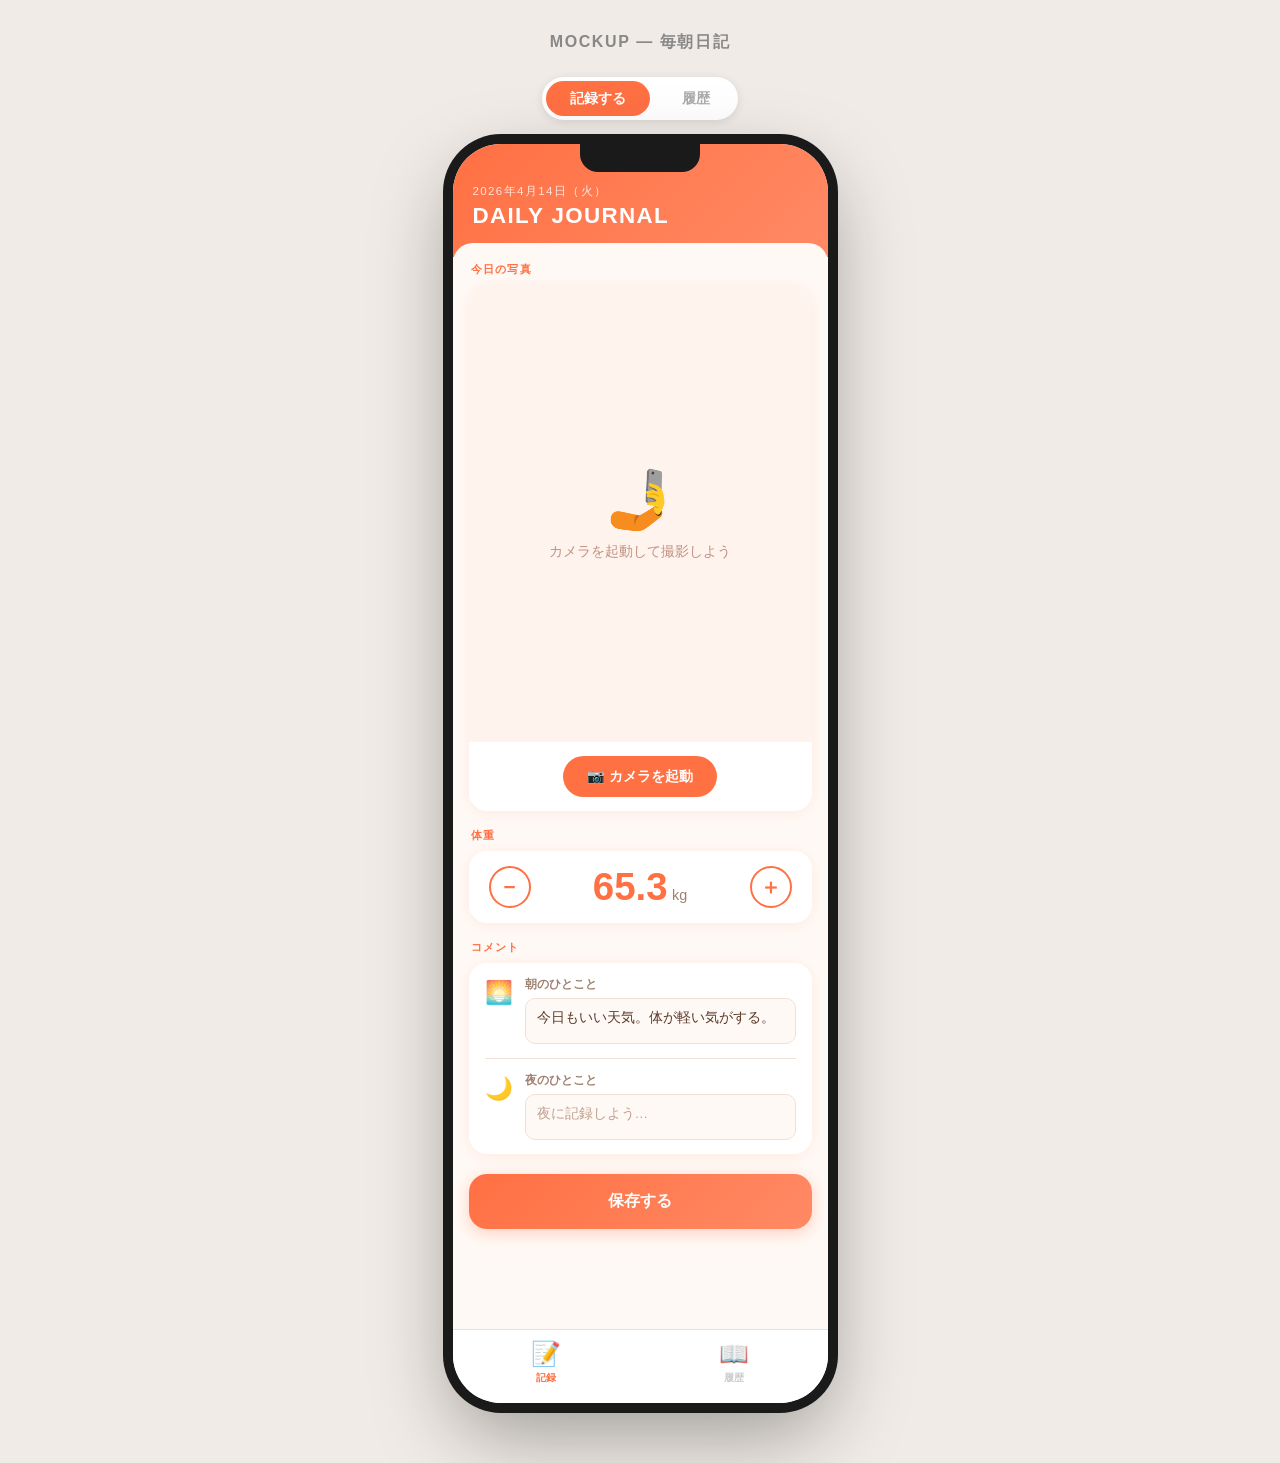
==== mockup.html @ 81291f58 "新デザインのモックアップを追加 https://claude.ai/code/session_017guAqjgQjDMF43C8214WUT" ====
<!DOCTYPE html>
<html lang="ja">
<head>
  <meta charset="UTF-8" />
  <meta name="viewport" content="width=device-width, initial-scale=1.0" />
  <title>毎朝日記 — モックアップ</title>
  <style>
    *, *::before, *::after { box-sizing: border-box; margin: 0; padding: 0; }

    body {
      font-family: 'Helvetica Neue', Arial, 'Hiragino Kaku Gothic ProN', 'Hiragino Sans', Meiryo, sans-serif;
      background: #f0ebe6;
      min-height: 100vh;
      display: flex;
      flex-direction: column;
      align-items: center;
      padding: 32px 16px 60px;
      gap: 24px;
    }

    h1 { font-size: 1rem; color: #888; letter-spacing: 0.1em; font-weight: 600; }

    /* タブ切り替えボタン */
    .toggle {
      display: flex;
      gap: 8px;
      background: #fff;
      border-radius: 50px;
      padding: 4px;
      box-shadow: 0 2px 10px rgba(0,0,0,0.1);
    }

    .toggle button {
      padding: 8px 24px;
      border: none;
      border-radius: 50px;
      font-size: 0.88rem;
      font-weight: 600;
      color: #aaa;
      background: transparent;
      cursor: pointer;
      transition: all 0.2s;
    }

    .toggle button.active {
      background: #ff7043;
      color: #fff;
    }

    /* スマホフレーム */
    .phone-wrap {
      position: relative;
      width: 375px;
      max-width: 100%;
    }

    .phone {
      width: 100%;
      border-radius: 48px;
      overflow: hidden;
      background: #fff;
      box-shadow:
        0 0 0 10px #1a1a1a,
        0 30px 80px rgba(0,0,0,0.35);
      position: relative;
    }

    /* ノッチ */
    .phone::before {
      content: '';
      position: absolute;
      top: 0; left: 50%;
      transform: translateX(-50%);
      width: 120px; height: 28px;
      background: #1a1a1a;
      border-radius: 0 0 18px 18px;
      z-index: 10;
    }

    .phone-screen {
      width: 100%;
      overflow: hidden;
    }

    /* 画面 */
    .screen { display: none; flex-direction: column; }
    .screen.active { display: flex; }

    /* ヘッダー */
    .header {
      background: linear-gradient(135deg, #ff7043, #ff8a65);
      color: #fff;
      padding: 40px 20px 28px;
    }

    .header-sub { font-size: 0.72rem; opacity: 0.8; letter-spacing: 0.12em; margin-bottom: 4px; }
    .header-title { font-size: 1.4rem; font-weight: 800; letter-spacing: 0.06em; }

    /* ボディ */
    .body {
      background: #fff9f5;
      padding: 20px 16px 100px;
      margin-top: -14px;
      border-radius: 20px 20px 0 0;
      min-height: 580px;
    }

    /* セクションラベル */
    .sec {
      font-size: 0.68rem;
      font-weight: 700;
      color: #ff7043;
      letter-spacing: 0.12em;
      text-transform: uppercase;
      margin: 18px 0 8px 2px;
    }
    .sec:first-child { margin-top: 0; }

    /* 写真エリア */
    .photo-card {
      background: #fff;
      border-radius: 18px;
      box-shadow: 0 2px 14px rgba(255,112,67,0.10);
      overflow: hidden;
    }

    .photo-area {
      background: #fff3ee;
      aspect-ratio: 3/4;
      display: flex;
      flex-direction: column;
      align-items: center;
      justify-content: center;
      gap: 10px;
      color: #c09080;
      font-size: 0.85rem;
    }

    .photo-area .icon { font-size: 3.5rem; }

    /* 撮影後プレビュー（ダミー） */
    .photo-captured {
      aspect-ratio: 3/4;
      background: linear-gradient(160deg, #d4a090 0%, #c08070 50%, #b07060 100%);
      display: flex;
      align-items: center;
      justify-content: center;
      font-size: 5rem;
    }

    .photo-controls {
      display: flex;
      gap: 10px;
      justify-content: center;
      padding: 14px 16px;
    }

    .btn-orange {
      background: #ff7043;
      color: #fff;
      border: none;
      border-radius: 50px;
      padding: 11px 24px;
      font-size: 0.88rem;
      font-weight: 600;
    }

    .btn-gray {
      background: #f0e0d6;
      color: #7a5a4a;
      border: none;
      border-radius: 50px;
      padding: 11px 24px;
      font-size: 0.88rem;
      font-weight: 600;
    }

    /* 体重 */
    .weight-card {
      background: #fff;
      border-radius: 18px;
      box-shadow: 0 2px 14px rgba(255,112,67,0.10);
      padding: 14px 20px;
      display: flex;
      align-items: center;
      gap: 12px;
    }

    .weight-adj {
      width: 42px; height: 42px;
      border-radius: 50%;
      border: 2px solid #ff7043;
      background: transparent;
      color: #ff7043;
      font-size: 1.3rem;
      font-weight: 700;
      display: flex; align-items: center; justify-content: center;
      flex-shrink: 0;
    }

    .weight-display {
      flex: 1;
      text-align: center;
    }

    .weight-num { font-size: 2.4rem; font-weight: 700; color: #ff7043; }
    .weight-unit { font-size: 0.9rem; color: #a08070; }

    /* コメント */
    .comment-card {
      background: #fff;
      border-radius: 18px;
      box-shadow: 0 2px 14px rgba(255,112,67,0.10);
      overflow: hidden;
    }

    .comment-row {
      display: flex;
      gap: 12px;
      padding: 14px 16px;
      align-items: flex-start;
    }

    .c-icon { font-size: 1.4rem; flex-shrink: 0; margin-top: 2px; }

    .c-inner { flex: 1; }

    .c-label { font-size: 0.72rem; font-weight: 700; color: #a08070; margin-bottom: 6px; }

    .c-box {
      background: #fff9f5;
      border: 1.5px solid #f0e0d6;
      border-radius: 10px;
      padding: 9px 11px;
      font-size: 0.85rem;
      color: #5a3a2a;
      line-height: 1.5;
      min-height: 46px;
    }

    .c-box.placeholder { color: #c0a090; }

    .c-divider { height: 1px; background: #f0e0d6; margin: 0 16px; }

    /* 保存ボタン */
    .btn-save {
      display: block;
      width: 100%;
      margin-top: 20px;
      background: linear-gradient(135deg, #ff7043, #ff8a65);
      color: #fff;
      border: none;
      border-radius: 18px;
      padding: 17px;
      font-size: 1rem;
      font-weight: 700;
      box-shadow: 0 4px 16px rgba(255,112,67,0.30);
      text-align: center;
    }

    /* 月フィルター */
    .month-filter {
      display: flex;
      gap: 8px;
      padding-bottom: 14px;
      overflow-x: auto;
      scrollbar-width: none;
    }
    .month-filter::-webkit-scrollbar { display: none; }

    .chip {
      flex-shrink: 0;
      padding: 7px 18px;
      border-radius: 50px;
      background: #fff;
      color: #a08070;
      font-size: 0.82rem;
      font-weight: 600;
      box-shadow: 0 1px 6px rgba(0,0,0,0.07);
      border: none;
      cursor: pointer;
    }

    .chip.active { background: #ff7043; color: #fff; }

    /* タイムライン */
    .timeline { list-style: none; }

    .t-item {
      display: flex;
      margin-bottom: 18px;
    }

    .t-date {
      width: 52px;
      flex-shrink: 0;
      display: flex;
      flex-direction: column;
      align-items: center;
      padding-top: 6px;
    }

    .t-day { font-size: 1.4rem; font-weight: 800; color: #ff7043; line-height: 1; }
    .t-wd { font-size: 0.68rem; color: #a08070; margin-top: 2px; }
    .t-line { width: 2px; background: #f0e0d6; flex: 1; margin-top: 8px; min-height: 20px; }

    .t-card {
      flex: 1;
      background: #fff;
      border-radius: 18px;
      box-shadow: 0 2px 14px rgba(255,112,67,0.10);
      overflow: hidden;
      margin-left: 12px;
      display: flex;
      align-items: stretch;
    }

    .t-thumb {
      width: 80px;
      flex-shrink: 0;
      object-fit: cover;
      display: block;
    }

    /* ダミー顔写真 */
    .t-thumb-face {
      width: 80px;
      flex-shrink: 0;
      display: flex;
      align-items: center;
      justify-content: center;
      font-size: 2.6rem;
    }

    .face-a { background: linear-gradient(160deg, #f4c4a0, #e0a080); }
    .face-b { background: linear-gradient(160deg, #c4d4f4, #a0b0e0); }
    .face-c { background: linear-gradient(160deg, #c4f4c4, #80c080); }

    .t-info {
      flex: 1;
      padding: 12px 10px 12px 14px;
      display: flex;
      flex-direction: column;
      justify-content: center;
      gap: 4px;
      min-width: 0;
    }

    .t-weight { font-size: 1.35rem; font-weight: 700; color: #ff7043; }
    .t-comment { font-size: 0.75rem; color: #a08070; white-space: nowrap; overflow: hidden; text-overflow: ellipsis; }
    .t-arrow { display: flex; align-items: center; padding-right: 10px; color: #f0e0d6; font-size: 1.1rem; }

    /* ボトムナビ */
    .bottom-nav {
      display: flex;
      background: #fff;
      border-top: 1px solid #f0e0d6;
    }

    .nav-btn {
      flex: 1;
      display: flex;
      flex-direction: column;
      align-items: center;
      justify-content: center;
      gap: 3px;
      padding: 10px 0 18px;
      border: none;
      background: transparent;
      color: #ccc;
      font-size: 0.65rem;
      font-weight: 600;
    }

    .nav-btn.active { color: #ff7043; }
    .nav-btn-icon { font-size: 1.5rem; }
  </style>
</head>
<body>

  <h1>MOCKUP — 毎朝日記</h1>

  <div class="toggle" id="main-toggle">
    <button class="active" onclick="showScreen('record')">記録する</button>
    <button onclick="showScreen('history')">履歴</button>
  </div>

  <div class="phone-wrap">
    <div class="phone">
      <div class="phone-screen">

        <!-- ===== 記録画面 ===== -->
        <div id="screen-record" class="screen active">
          <div class="header">
            <div class="header-sub">2026年4月14日（火）</div>
            <div class="header-title">DAILY JOURNAL</div>
          </div>

          <div class="body">

            <!-- 写真 -->
            <div class="sec">今日の写真</div>
            <div class="photo-card" id="photo-card">
              <div class="photo-area" id="photo-placeholder">
                <div class="icon">🤳</div>
                <div>カメラを起動して撮影しよう</div>
              </div>
              <div class="photo-captured" id="photo-captured" style="display:none">😊</div>
              <div class="photo-controls">
                <button class="btn-orange" id="btn-camera" onclick="togglePhoto()">📷 カメラを起動</button>
                <button class="btn-gray" id="btn-retake" onclick="togglePhoto()" style="display:none">撮り直す</button>
              </div>
            </div>

            <!-- 体重 -->
            <div class="sec">体重</div>
            <div class="weight-card">
              <div class="weight-adj">−</div>
              <div class="weight-display">
                <span class="weight-num">65.3</span>
                <span class="weight-unit"> kg</span>
              </div>
              <div class="weight-adj">＋</div>
            </div>

            <!-- コメント -->
            <div class="sec">コメント</div>
            <div class="comment-card">
              <div class="comment-row">
                <div class="c-icon">🌅</div>
                <div class="c-inner">
                  <div class="c-label">朝のひとこと</div>
                  <div class="c-box">今日もいい天気。体が軽い気がする。</div>
                </div>
              </div>
              <div class="c-divider"></div>
              <div class="comment-row">
                <div class="c-icon">🌙</div>
                <div class="c-inner">
                  <div class="c-label">夜のひとこと</div>
                  <div class="c-box placeholder">夜に記録しよう…</div>
                </div>
              </div>
            </div>

            <div class="btn-save">保存する</div>
          </div>

          <div class="bottom-nav">
            <button class="nav-btn active">
              <span class="nav-btn-icon">📝</span>記録
            </button>
            <button class="nav-btn" onclick="showScreen('history')">
              <span class="nav-btn-icon">📖</span>履歴
            </button>
          </div>
        </div>

        <!-- ===== 履歴画面 ===== -->
        <div id="screen-history" class="screen">
          <div class="header">
            <div class="header-sub">これまでの記録</div>
            <div class="header-title">HISTORY</div>
          </div>

          <div class="body">
            <div class="month-filter">
              <button class="chip active">2026年4月</button>
              <button class="chip">2026年3月</button>
              <button class="chip">2026年2月</button>
            </div>

            <ul class="timeline">
              <li class="t-item">
                <div class="t-date">
                  <div class="t-day">14</div>
                  <div class="t-wd">火</div>
                  <div class="t-line"></div>
                </div>
                <div class="t-card">
                  <div class="t-thumb-face face-a">😊</div>
                  <div class="t-info">
                    <div class="t-weight">65.3 kg</div>
                    <div class="t-comment">🌅 今日もいい天気。体が軽い気がする。</div>
                  </div>
                  <div class="t-arrow">›</div>
                </div>
              </li>

              <li class="t-item">
                <div class="t-date">
                  <div class="t-day">13</div>
                  <div class="t-wd">月</div>
                  <div class="t-line"></div>
                </div>
                <div class="t-card">
                  <div class="t-thumb-face face-b">😐</div>
                  <div class="t-info">
                    <div class="t-weight">65.8 kg</div>
                    <div class="t-comment">🌅 昨日食べすぎた…</div>
                  </div>
                  <div class="t-arrow">›</div>
                </div>
              </li>

              <li class="t-item">
                <div class="t-date">
                  <div class="t-day">12</div>
                  <div class="t-wd">日</div>
                  <div class="t-line"></div>
                </div>
                <div class="t-card">
                  <div class="t-thumb-face face-c">😄</div>
                  <div class="t-info">
                    <div class="t-weight">65.1 kg</div>
                    <div class="t-comment">🌅 週末ランニング達成！</div>
                  </div>
                  <div class="t-arrow">›</div>
                </div>
              </li>

              <li class="t-item">
                <div class="t-date">
                  <div class="t-day">11</div>
                  <div class="t-wd">土</div>
                </div>
                <div class="t-card">
                  <div class="t-thumb-face face-a">🙂</div>
                  <div class="t-info">
                    <div class="t-weight">65.3 kg</div>
                    <div class="t-comment">🌙 今日は早めに寝よう。</div>
                  </div>
                  <div class="t-arrow">›</div>
                </div>
              </li>
            </ul>
          </div>

          <div class="bottom-nav">
            <button class="nav-btn" onclick="showScreen('record')">
              <span class="nav-btn-icon">📝</span>記録
            </button>
            <button class="nav-btn active">
              <span class="nav-btn-icon">📖</span>履歴
            </button>
          </div>
        </div>

      </div><!-- /phone-screen -->
    </div><!-- /phone -->
  </div><!-- /phone-wrap -->

  <script>
    function showScreen(name) {
      document.querySelectorAll('.screen').forEach(s => s.classList.remove('active'));
      document.getElementById('screen-' + name).classList.add('active');
      const btns = document.querySelectorAll('#main-toggle button');
      btns[0].classList.toggle('active', name === 'record');
      btns[1].classList.toggle('active', name === 'history');
    }

    let photoTaken = false;
    function togglePhoto() {
      photoTaken = !photoTaken;
      document.getElementById('photo-placeholder').style.display = photoTaken ? 'none' : 'flex';
      document.getElementById('photo-captured').style.display  = photoTaken ? 'flex' : 'none';
      document.getElementById('btn-camera').style.display  = photoTaken ? 'none' : '';
      document.getElementById('btn-retake').style.display = photoTaken ? ''     : 'none';
    }
  </script>
</body>
</html>
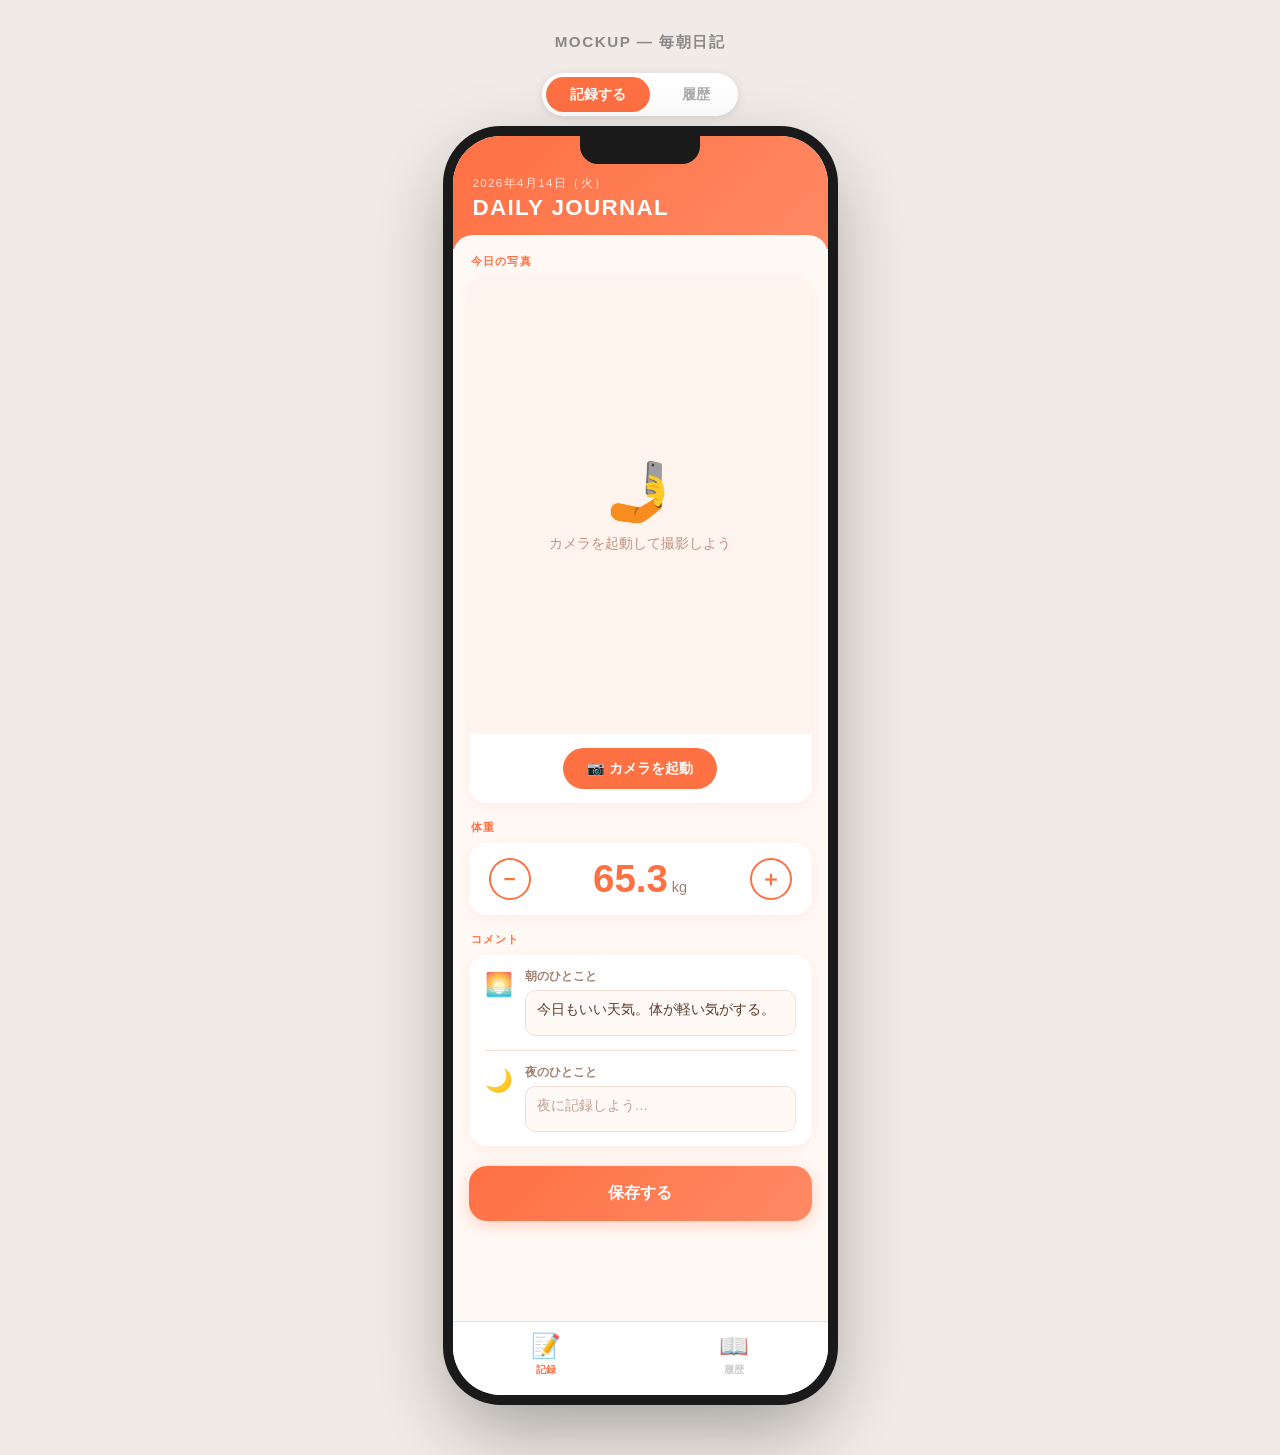
==== commit b3274413: "Fix mobile display: show content on iPhone by correcting media query The previous media query hid `." ====
--- a/mockup.html
+++ b/mockup.html
@@ -11,373 +11,145 @@
       font-family: 'Helvetica Neue', Arial, 'Hiragino Kaku Gothic ProN', 'Hiragino Sans', Meiryo, sans-serif;
       background: #f0ebe6;
       min-height: 100vh;
+      -webkit-tap-highlight-color: transparent;
+    }
+
+    /* デスクトップ */
+    .desktop-wrap {
       display: flex;
       flex-direction: column;
       align-items: center;
       padding: 32px 16px 60px;
-      gap: 24px;
-    }
-
-    h1 { font-size: 1rem; color: #888; letter-spacing: 0.1em; font-weight: 600; }
-
-    /* タブ切り替えボタン */
+      gap: 20px;
+    }
+
+    h1 { font-size: 0.95rem; color: #888; letter-spacing: 0.1em; font-weight: 600; }
+
     .toggle {
-      display: flex;
-      gap: 8px;
+      display: flex; gap: 8px;
+      background: #fff; border-radius: 50px; padding: 4px;
+      box-shadow: 0 2px 10px rgba(0,0,0,0.1);
+    }
+    .toggle button {
+      padding: 8px 24px; border: none; border-radius: 50px;
+      font-size: 0.88rem; font-weight: 600; color: #aaa;
+      background: transparent; cursor: pointer; transition: all 0.2s;
+    }
+    .toggle button.active { background: #ff7043; color: #fff; }
+
+    .phone-wrap { width: 375px; max-width: 100%; }
+
+    .phone {
+      width: 100%; border-radius: 48px; overflow: hidden;
       background: #fff;
-      border-radius: 50px;
-      padding: 4px;
-      box-shadow: 0 2px 10px rgba(0,0,0,0.1);
-    }
-
-    .toggle button {
-      padding: 8px 24px;
-      border: none;
-      border-radius: 50px;
-      font-size: 0.88rem;
-      font-weight: 600;
-      color: #aaa;
-      background: transparent;
-      cursor: pointer;
-      transition: all 0.2s;
-    }
-
-    .toggle button.active {
-      background: #ff7043;
-      color: #fff;
-    }
-
-    /* スマホフレーム */
-    .phone-wrap {
+      box-shadow: 0 0 0 10px #1a1a1a, 0 30px 80px rgba(0,0,0,0.35);
       position: relative;
-      width: 375px;
-      max-width: 100%;
-    }
-
-    .phone {
-      width: 100%;
-      border-radius: 48px;
-      overflow: hidden;
-      background: #fff;
-      box-shadow:
-        0 0 0 10px #1a1a1a,
-        0 30px 80px rgba(0,0,0,0.35);
-      position: relative;
-    }
-
-    /* ノッチ */
+    }
     .phone::before {
-      content: '';
-      position: absolute;
-      top: 0; left: 50%;
+      content: ''; position: absolute; top: 0; left: 50%;
       transform: translateX(-50%);
       width: 120px; height: 28px;
-      background: #1a1a1a;
-      border-radius: 0 0 18px 18px;
-      z-index: 10;
-    }
-
-    .phone-screen {
-      width: 100%;
-      overflow: hidden;
-    }
-
-    /* 画面 */
+      background: #1a1a1a; border-radius: 0 0 18px 18px; z-index: 10;
+    }
+
+    /* モバイル: フレームなし全画面 */
+    @media (max-width: 500px) {
+      body { background: #fff9f5; }
+      .desktop-wrap { padding: 0; align-items: stretch; }
+      h1, .toggle { display: none !important; }
+      .phone-wrap { width: 100%; max-width: 100%; }
+      .phone { border-radius: 0; box-shadow: none; }
+      .phone::before { display: none; }
+      .in-frame-nav { display: none !important; }
+      .mobile-nav { display: flex !important; }
+    }
+
+    .phone-screen { width: 100%; overflow: hidden; }
     .screen { display: none; flex-direction: column; }
     .screen.active { display: flex; }
 
     /* ヘッダー */
-    .header {
-      background: linear-gradient(135deg, #ff7043, #ff8a65);
-      color: #fff;
-      padding: 40px 20px 28px;
-    }
-
+    .header { background: linear-gradient(135deg, #ff7043, #ff8a65); color: #fff; padding: 40px 20px 28px; }
     .header-sub { font-size: 0.72rem; opacity: 0.8; letter-spacing: 0.12em; margin-bottom: 4px; }
     .header-title { font-size: 1.4rem; font-weight: 800; letter-spacing: 0.06em; }
 
     /* ボディ */
-    .body {
-      background: #fff9f5;
-      padding: 20px 16px 100px;
-      margin-top: -14px;
-      border-radius: 20px 20px 0 0;
-      min-height: 580px;
-    }
-
-    /* セクションラベル */
-    .sec {
-      font-size: 0.68rem;
-      font-weight: 700;
-      color: #ff7043;
-      letter-spacing: 0.12em;
-      text-transform: uppercase;
-      margin: 18px 0 8px 2px;
-    }
+    .body { background: #fff9f5; padding: 20px 16px 100px; margin-top: -14px; border-radius: 20px 20px 0 0; min-height: 580px; }
+
+    .sec { font-size: 0.68rem; font-weight: 700; color: #ff7043; letter-spacing: 0.12em; text-transform: uppercase; margin: 18px 0 8px 2px; }
     .sec:first-child { margin-top: 0; }
 
-    /* 写真エリア */
-    .photo-card {
-      background: #fff;
-      border-radius: 18px;
-      box-shadow: 0 2px 14px rgba(255,112,67,0.10);
-      overflow: hidden;
-    }
-
-    .photo-area {
-      background: #fff3ee;
-      aspect-ratio: 3/4;
-      display: flex;
-      flex-direction: column;
-      align-items: center;
-      justify-content: center;
-      gap: 10px;
-      color: #c09080;
-      font-size: 0.85rem;
-    }
-
+    /* 写真 */
+    .photo-card { background: #fff; border-radius: 18px; box-shadow: 0 2px 14px rgba(255,112,67,.10); overflow: hidden; }
+    .photo-area { background: #fff3ee; aspect-ratio: 3/4; display: flex; flex-direction: column; align-items: center; justify-content: center; gap: 10px; color: #c09080; font-size: 0.85rem; }
     .photo-area .icon { font-size: 3.5rem; }
-
-    /* 撮影後プレビュー（ダミー） */
-    .photo-captured {
-      aspect-ratio: 3/4;
-      background: linear-gradient(160deg, #d4a090 0%, #c08070 50%, #b07060 100%);
-      display: flex;
-      align-items: center;
-      justify-content: center;
-      font-size: 5rem;
-    }
-
-    .photo-controls {
-      display: flex;
-      gap: 10px;
-      justify-content: center;
-      padding: 14px 16px;
-    }
-
-    .btn-orange {
-      background: #ff7043;
-      color: #fff;
-      border: none;
-      border-radius: 50px;
-      padding: 11px 24px;
-      font-size: 0.88rem;
-      font-weight: 600;
-    }
-
-    .btn-gray {
-      background: #f0e0d6;
-      color: #7a5a4a;
-      border: none;
-      border-radius: 50px;
-      padding: 11px 24px;
-      font-size: 0.88rem;
-      font-weight: 600;
-    }
+    .photo-captured { aspect-ratio: 3/4; background: linear-gradient(160deg, #d4a090, #b07060); display: flex; align-items: center; justify-content: center; font-size: 5rem; }
+    .photo-controls { display: flex; gap: 10px; justify-content: center; padding: 14px 16px; }
+    .btn-orange { background: #ff7043; color: #fff; border: none; border-radius: 50px; padding: 11px 24px; font-size: 0.88rem; font-weight: 600; cursor: pointer; }
+    .btn-gray { background: #f0e0d6; color: #7a5a4a; border: none; border-radius: 50px; padding: 11px 24px; font-size: 0.88rem; font-weight: 600; cursor: pointer; }
 
     /* 体重 */
-    .weight-card {
-      background: #fff;
-      border-radius: 18px;
-      box-shadow: 0 2px 14px rgba(255,112,67,0.10);
-      padding: 14px 20px;
-      display: flex;
-      align-items: center;
-      gap: 12px;
-    }
-
-    .weight-adj {
-      width: 42px; height: 42px;
-      border-radius: 50%;
-      border: 2px solid #ff7043;
-      background: transparent;
-      color: #ff7043;
-      font-size: 1.3rem;
-      font-weight: 700;
-      display: flex; align-items: center; justify-content: center;
-      flex-shrink: 0;
-    }
-
-    .weight-display {
-      flex: 1;
-      text-align: center;
-    }
-
+    .weight-card { background: #fff; border-radius: 18px; box-shadow: 0 2px 14px rgba(255,112,67,.10); padding: 14px 20px; display: flex; align-items: center; gap: 12px; }
+    .weight-adj { width: 42px; height: 42px; border-radius: 50%; border: 2px solid #ff7043; background: transparent; color: #ff7043; font-size: 1.3rem; font-weight: 700; display: flex; align-items: center; justify-content: center; flex-shrink: 0; }
+    .weight-display { flex: 1; text-align: center; }
     .weight-num { font-size: 2.4rem; font-weight: 700; color: #ff7043; }
     .weight-unit { font-size: 0.9rem; color: #a08070; }
 
     /* コメント */
-    .comment-card {
-      background: #fff;
-      border-radius: 18px;
-      box-shadow: 0 2px 14px rgba(255,112,67,0.10);
-      overflow: hidden;
-    }
-
-    .comment-row {
-      display: flex;
-      gap: 12px;
-      padding: 14px 16px;
-      align-items: flex-start;
-    }
-
+    .comment-card { background: #fff; border-radius: 18px; box-shadow: 0 2px 14px rgba(255,112,67,.10); overflow: hidden; }
+    .comment-row { display: flex; gap: 12px; padding: 14px 16px; align-items: flex-start; }
     .c-icon { font-size: 1.4rem; flex-shrink: 0; margin-top: 2px; }
-
     .c-inner { flex: 1; }
-
     .c-label { font-size: 0.72rem; font-weight: 700; color: #a08070; margin-bottom: 6px; }
-
-    .c-box {
-      background: #fff9f5;
-      border: 1.5px solid #f0e0d6;
-      border-radius: 10px;
-      padding: 9px 11px;
-      font-size: 0.85rem;
-      color: #5a3a2a;
-      line-height: 1.5;
-      min-height: 46px;
-    }
-
+    .c-box { background: #fff9f5; border: 1.5px solid #f0e0d6; border-radius: 10px; padding: 9px 11px; font-size: 0.85rem; color: #5a3a2a; line-height: 1.5; min-height: 46px; }
     .c-box.placeholder { color: #c0a090; }
-
     .c-divider { height: 1px; background: #f0e0d6; margin: 0 16px; }
 
-    /* 保存ボタン */
-    .btn-save {
-      display: block;
-      width: 100%;
-      margin-top: 20px;
-      background: linear-gradient(135deg, #ff7043, #ff8a65);
-      color: #fff;
-      border: none;
-      border-radius: 18px;
-      padding: 17px;
-      font-size: 1rem;
-      font-weight: 700;
-      box-shadow: 0 4px 16px rgba(255,112,67,0.30);
-      text-align: center;
-    }
+    .btn-save { display: block; width: 100%; margin-top: 20px; background: linear-gradient(135deg, #ff7043, #ff8a65); color: #fff; border: none; border-radius: 18px; padding: 17px; font-size: 1rem; font-weight: 700; box-shadow: 0 4px 16px rgba(255,112,67,.30); text-align: center; cursor: pointer; }
 
     /* 月フィルター */
-    .month-filter {
-      display: flex;
-      gap: 8px;
-      padding-bottom: 14px;
-      overflow-x: auto;
-      scrollbar-width: none;
-    }
+    .month-filter { display: flex; gap: 8px; padding-bottom: 14px; overflow-x: auto; scrollbar-width: none; }
     .month-filter::-webkit-scrollbar { display: none; }
-
-    .chip {
-      flex-shrink: 0;
-      padding: 7px 18px;
-      border-radius: 50px;
-      background: #fff;
-      color: #a08070;
-      font-size: 0.82rem;
-      font-weight: 600;
-      box-shadow: 0 1px 6px rgba(0,0,0,0.07);
-      border: none;
-      cursor: pointer;
-    }
-
+    .chip { flex-shrink: 0; padding: 7px 18px; border-radius: 50px; background: #fff; color: #a08070; font-size: 0.82rem; font-weight: 600; box-shadow: 0 1px 6px rgba(0,0,0,.07); border: none; cursor: pointer; }
     .chip.active { background: #ff7043; color: #fff; }
 
     /* タイムライン */
     .timeline { list-style: none; }
-
-    .t-item {
-      display: flex;
-      margin-bottom: 18px;
-    }
-
-    .t-date {
-      width: 52px;
-      flex-shrink: 0;
-      display: flex;
-      flex-direction: column;
-      align-items: center;
-      padding-top: 6px;
-    }
-
+    .t-item { display: flex; margin-bottom: 18px; }
+    .t-date { width: 52px; flex-shrink: 0; display: flex; flex-direction: column; align-items: center; padding-top: 6px; }
     .t-day { font-size: 1.4rem; font-weight: 800; color: #ff7043; line-height: 1; }
     .t-wd { font-size: 0.68rem; color: #a08070; margin-top: 2px; }
     .t-line { width: 2px; background: #f0e0d6; flex: 1; margin-top: 8px; min-height: 20px; }
-
-    .t-card {
-      flex: 1;
-      background: #fff;
-      border-radius: 18px;
-      box-shadow: 0 2px 14px rgba(255,112,67,0.10);
-      overflow: hidden;
-      margin-left: 12px;
-      display: flex;
-      align-items: stretch;
-    }
-
-    .t-thumb {
-      width: 80px;
-      flex-shrink: 0;
-      object-fit: cover;
-      display: block;
-    }
-
-    /* ダミー顔写真 */
-    .t-thumb-face {
-      width: 80px;
-      flex-shrink: 0;
-      display: flex;
-      align-items: center;
-      justify-content: center;
-      font-size: 2.6rem;
-    }
-
+    .t-card { flex: 1; background: #fff; border-radius: 18px; box-shadow: 0 2px 14px rgba(255,112,67,.10); overflow: hidden; margin-left: 12px; display: flex; align-items: stretch; }
+    .t-thumb-face { width: 80px; flex-shrink: 0; display: flex; align-items: center; justify-content: center; font-size: 2.6rem; }
     .face-a { background: linear-gradient(160deg, #f4c4a0, #e0a080); }
     .face-b { background: linear-gradient(160deg, #c4d4f4, #a0b0e0); }
     .face-c { background: linear-gradient(160deg, #c4f4c4, #80c080); }
-
-    .t-info {
-      flex: 1;
-      padding: 12px 10px 12px 14px;
-      display: flex;
-      flex-direction: column;
-      justify-content: center;
-      gap: 4px;
-      min-width: 0;
-    }
-
+    .t-info { flex: 1; padding: 12px 10px 12px 14px; display: flex; flex-direction: column; justify-content: center; gap: 4px; min-width: 0; }
     .t-weight { font-size: 1.35rem; font-weight: 700; color: #ff7043; }
     .t-comment { font-size: 0.75rem; color: #a08070; white-space: nowrap; overflow: hidden; text-overflow: ellipsis; }
     .t-arrow { display: flex; align-items: center; padding-right: 10px; color: #f0e0d6; font-size: 1.1rem; }
 
-    /* ボトムナビ */
-    .bottom-nav {
-      display: flex;
-      background: #fff;
-      border-top: 1px solid #f0e0d6;
-    }
-
-    .nav-btn {
-      flex: 1;
-      display: flex;
-      flex-direction: column;
-      align-items: center;
-      justify-content: center;
-      gap: 3px;
-      padding: 10px 0 18px;
-      border: none;
-      background: transparent;
-      color: #ccc;
-      font-size: 0.65rem;
-      font-weight: 600;
-    }
-
+    /* フレーム内ナビ */
+    .in-frame-nav { display: flex; background: #fff; border-top: 1px solid #f0e0d6; }
+    .nav-btn { flex: 1; display: flex; flex-direction: column; align-items: center; justify-content: center; gap: 3px; padding: 10px 0 18px; border: none; background: transparent; color: #ccc; font-size: 0.65rem; font-weight: 600; cursor: pointer; }
     .nav-btn.active { color: #ff7043; }
     .nav-btn-icon { font-size: 1.5rem; }
+
+    /* モバイル固定ナビ（デフォルト非表示） */
+    .mobile-nav {
+      display: none;
+      position: fixed; bottom: 0; left: 0; right: 0;
+      background: #fff; border-top: 1px solid #f0e0d6; z-index: 200;
+    }
+    .mob-btn { flex: 1; display: flex; flex-direction: column; align-items: center; justify-content: center; gap: 3px; padding: 10px 0 24px; border: none; background: transparent; color: #ccc; font-size: 0.65rem; font-weight: 600; cursor: pointer; }
+    .mob-btn.active { color: #ff7043; }
+    .mob-btn-icon { font-size: 1.5rem; }
   </style>
 </head>
 <body>
 
+<div class="desktop-wrap">
   <h1>MOCKUP — 毎朝日記</h1>
 
   <div class="toggle" id="main-toggle">
@@ -389,184 +161,115 @@
     <div class="phone">
       <div class="phone-screen">
 
-        <!-- ===== 記録画面 ===== -->
+        <!-- 記録画面 -->
         <div id="screen-record" class="screen active">
           <div class="header">
             <div class="header-sub">2026年4月14日（火）</div>
             <div class="header-title">DAILY JOURNAL</div>
           </div>
-
           <div class="body">
-
-            <!-- 写真 -->
             <div class="sec">今日の写真</div>
-            <div class="photo-card" id="photo-card">
-              <div class="photo-area" id="photo-placeholder">
-                <div class="icon">🤳</div>
-                <div>カメラを起動して撮影しよう</div>
-              </div>
+            <div class="photo-card">
+              <div class="photo-area" id="photo-placeholder"><div class="icon">🤳</div><div>カメラを起動して撮影しよう</div></div>
               <div class="photo-captured" id="photo-captured" style="display:none">😊</div>
               <div class="photo-controls">
                 <button class="btn-orange" id="btn-camera" onclick="togglePhoto()">📷 カメラを起動</button>
                 <button class="btn-gray" id="btn-retake" onclick="togglePhoto()" style="display:none">撮り直す</button>
               </div>
             </div>
-
-            <!-- 体重 -->
             <div class="sec">体重</div>
             <div class="weight-card">
               <div class="weight-adj">−</div>
-              <div class="weight-display">
-                <span class="weight-num">65.3</span>
-                <span class="weight-unit"> kg</span>
-              </div>
+              <div class="weight-display"><span class="weight-num">65.3</span><span class="weight-unit"> kg</span></div>
               <div class="weight-adj">＋</div>
             </div>
-
-            <!-- コメント -->
             <div class="sec">コメント</div>
             <div class="comment-card">
               <div class="comment-row">
                 <div class="c-icon">🌅</div>
-                <div class="c-inner">
-                  <div class="c-label">朝のひとこと</div>
-                  <div class="c-box">今日もいい天気。体が軽い気がする。</div>
-                </div>
+                <div class="c-inner"><div class="c-label">朝のひとこと</div><div class="c-box">今日もいい天気。体が軽い気がする。</div></div>
               </div>
               <div class="c-divider"></div>
               <div class="comment-row">
                 <div class="c-icon">🌙</div>
-                <div class="c-inner">
-                  <div class="c-label">夜のひとこと</div>
-                  <div class="c-box placeholder">夜に記録しよう…</div>
-                </div>
+                <div class="c-inner"><div class="c-label">夜のひとこと</div><div class="c-box placeholder">夜に記録しよう…</div></div>
               </div>
             </div>
-
             <div class="btn-save">保存する</div>
           </div>
-
-          <div class="bottom-nav">
-            <button class="nav-btn active">
-              <span class="nav-btn-icon">📝</span>記録
-            </button>
-            <button class="nav-btn" onclick="showScreen('history')">
-              <span class="nav-btn-icon">📖</span>履歴
-            </button>
+          <div class="in-frame-nav">
+            <button class="nav-btn active"><span class="nav-btn-icon">📝</span>記録</button>
+            <button class="nav-btn" onclick="showScreen('history')"><span class="nav-btn-icon">📖</span>履歴</button>
           </div>
         </div>
 
-        <!-- ===== 履歴画面 ===== -->
+        <!-- 履歴画面 -->
         <div id="screen-history" class="screen">
           <div class="header">
             <div class="header-sub">これまでの記録</div>
             <div class="header-title">HISTORY</div>
           </div>
-
           <div class="body">
             <div class="month-filter">
               <button class="chip active">2026年4月</button>
               <button class="chip">2026年3月</button>
               <button class="chip">2026年2月</button>
             </div>
-
             <ul class="timeline">
               <li class="t-item">
-                <div class="t-date">
-                  <div class="t-day">14</div>
-                  <div class="t-wd">火</div>
-                  <div class="t-line"></div>
-                </div>
-                <div class="t-card">
-                  <div class="t-thumb-face face-a">😊</div>
-                  <div class="t-info">
-                    <div class="t-weight">65.3 kg</div>
-                    <div class="t-comment">🌅 今日もいい天気。体が軽い気がする。</div>
-                  </div>
-                  <div class="t-arrow">›</div>
-                </div>
-              </li>
-
-              <li class="t-item">
-                <div class="t-date">
-                  <div class="t-day">13</div>
-                  <div class="t-wd">月</div>
-                  <div class="t-line"></div>
-                </div>
-                <div class="t-card">
-                  <div class="t-thumb-face face-b">😐</div>
-                  <div class="t-info">
-                    <div class="t-weight">65.8 kg</div>
-                    <div class="t-comment">🌅 昨日食べすぎた…</div>
-                  </div>
-                  <div class="t-arrow">›</div>
-                </div>
-              </li>
-
-              <li class="t-item">
-                <div class="t-date">
-                  <div class="t-day">12</div>
-                  <div class="t-wd">日</div>
-                  <div class="t-line"></div>
-                </div>
-                <div class="t-card">
-                  <div class="t-thumb-face face-c">😄</div>
-                  <div class="t-info">
-                    <div class="t-weight">65.1 kg</div>
-                    <div class="t-comment">🌅 週末ランニング達成！</div>
-                  </div>
-                  <div class="t-arrow">›</div>
-                </div>
-              </li>
-
-              <li class="t-item">
-                <div class="t-date">
-                  <div class="t-day">11</div>
-                  <div class="t-wd">土</div>
-                </div>
-                <div class="t-card">
-                  <div class="t-thumb-face face-a">🙂</div>
-                  <div class="t-info">
-                    <div class="t-weight">65.3 kg</div>
-                    <div class="t-comment">🌙 今日は早めに寝よう。</div>
-                  </div>
-                  <div class="t-arrow">›</div>
-                </div>
+                <div class="t-date"><div class="t-day">14</div><div class="t-wd">火</div><div class="t-line"></div></div>
+                <div class="t-card"><div class="t-thumb-face face-a">😊</div><div class="t-info"><div class="t-weight">65.3 kg</div><div class="t-comment">🌅 今日もいい天気。体が軽い気がする。</div></div><div class="t-arrow">›</div></div>
+              </li>
+              <li class="t-item">
+                <div class="t-date"><div class="t-day">13</div><div class="t-wd">月</div><div class="t-line"></div></div>
+                <div class="t-card"><div class="t-thumb-face face-b">😐</div><div class="t-info"><div class="t-weight">65.8 kg</div><div class="t-comment">🌅 昨日食べすぎた…</div></div><div class="t-arrow">›</div></div>
+              </li>
+              <li class="t-item">
+                <div class="t-date"><div class="t-day">12</div><div class="t-wd">日</div><div class="t-line"></div></div>
+                <div class="t-card"><div class="t-thumb-face face-c">😄</div><div class="t-info"><div class="t-weight">65.1 kg</div><div class="t-comment">🌅 週末ランニング達成！</div></div><div class="t-arrow">›</div></div>
+              </li>
+              <li class="t-item">
+                <div class="t-date"><div class="t-day">11</div><div class="t-wd">土</div></div>
+                <div class="t-card"><div class="t-thumb-face face-a">🙂</div><div class="t-info"><div class="t-weight">65.3 kg</div><div class="t-comment">🌙 今日は早めに寝よう。</div></div><div class="t-arrow">›</div></div>
               </li>
             </ul>
           </div>
-
-          <div class="bottom-nav">
-            <button class="nav-btn" onclick="showScreen('record')">
-              <span class="nav-btn-icon">📝</span>記録
-            </button>
-            <button class="nav-btn active">
-              <span class="nav-btn-icon">📖</span>履歴
-            </button>
+          <div class="in-frame-nav">
+            <button class="nav-btn" onclick="showScreen('record')"><span class="nav-btn-icon">📝</span>記録</button>
+            <button class="nav-btn active"><span class="nav-btn-icon">📖</span>履歴</button>
           </div>
         </div>
 
-      </div><!-- /phone-screen -->
-    </div><!-- /phone -->
-  </div><!-- /phone-wrap -->
-
-  <script>
-    function showScreen(name) {
-      document.querySelectorAll('.screen').forEach(s => s.classList.remove('active'));
-      document.getElementById('screen-' + name).classList.add('active');
-      const btns = document.querySelectorAll('#main-toggle button');
-      btns[0].classList.toggle('active', name === 'record');
-      btns[1].classList.toggle('active', name === 'history');
-    }
-
-    let photoTaken = false;
-    function togglePhoto() {
-      photoTaken = !photoTaken;
-      document.getElementById('photo-placeholder').style.display = photoTaken ? 'none' : 'flex';
-      document.getElementById('photo-captured').style.display  = photoTaken ? 'flex' : 'none';
-      document.getElementById('btn-camera').style.display  = photoTaken ? 'none' : '';
-      document.getElementById('btn-retake').style.display = photoTaken ? ''     : 'none';
-    }
-  </script>
+      </div>
+    </div>
+  </div>
+</div>
+
+<!-- モバイル固定ボトムナビ -->
+<div class="mobile-nav">
+  <button class="mob-btn active" id="mob-record" onclick="showScreen('record')"><span class="mob-btn-icon">📝</span>記録</button>
+  <button class="mob-btn" id="mob-history" onclick="showScreen('history')"><span class="mob-btn-icon">📖</span>履歴</button>
+</div>
+
+<script>
+  function showScreen(name) {
+    document.querySelectorAll('.screen').forEach(s => s.classList.remove('active'));
+    document.getElementById('screen-' + name).classList.add('active');
+    const btns = document.querySelectorAll('#main-toggle button');
+    btns[0].classList.toggle('active', name === 'record');
+    btns[1].classList.toggle('active', name === 'history');
+    document.getElementById('mob-record').classList.toggle('active', name === 'record');
+    document.getElementById('mob-history').classList.toggle('active', name === 'history');
+  }
+
+  let photoTaken = false;
+  function togglePhoto() {
+    photoTaken = !photoTaken;
+    document.getElementById('photo-placeholder').style.display = photoTaken ? 'none' : 'flex';
+    document.getElementById('photo-captured').style.display = photoTaken ? 'flex' : 'none';
+    document.getElementById('btn-camera').style.display = photoTaken ? 'none' : '';
+    document.getElementById('btn-retake').style.display = photoTaken ? '' : 'none';
+  }
+</script>
 </body>
 </html>
